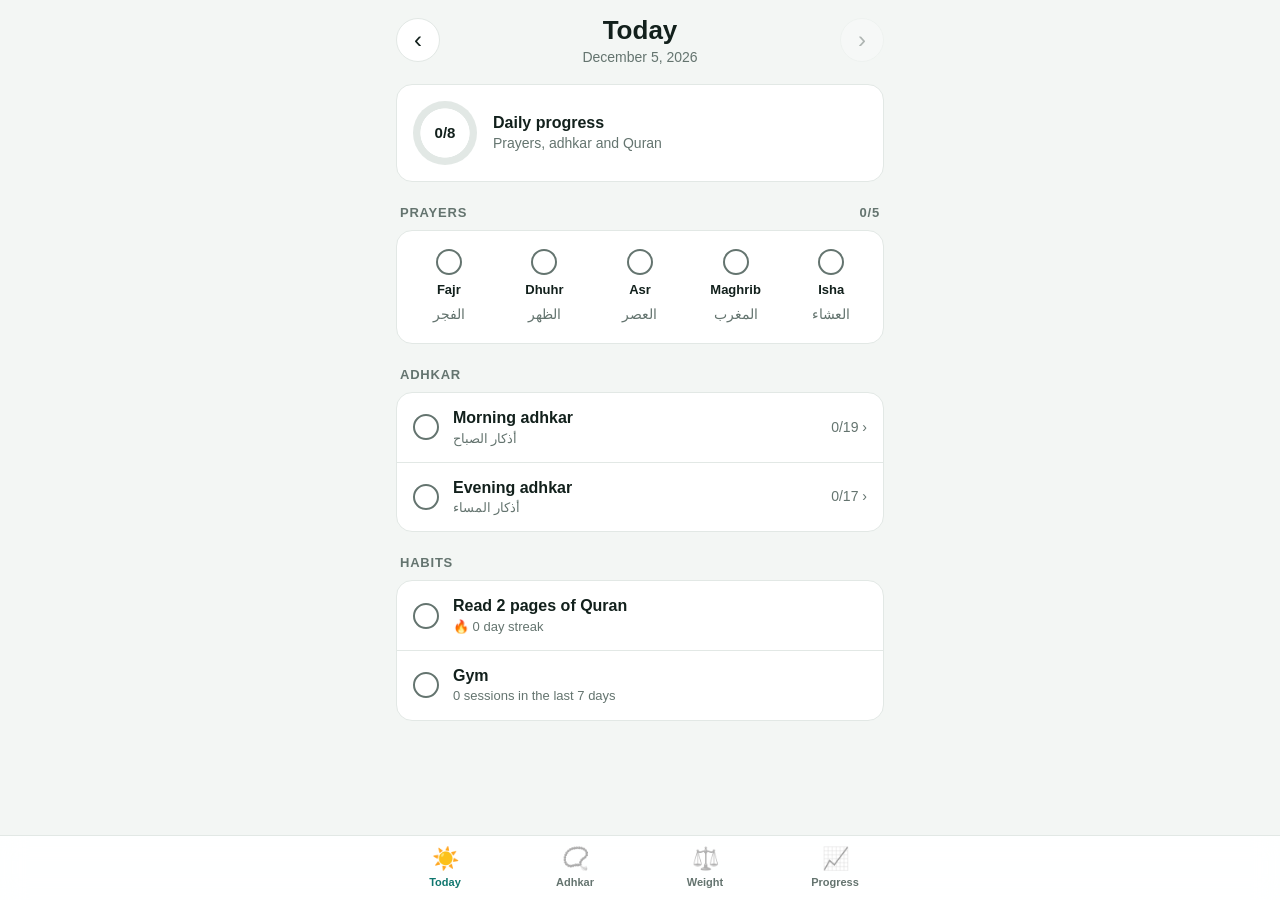
==== habits/index.html @ 0b842975 "Move the app to habits/ so it loads past the previous app's offline cache The site address used to s" ====
<!doctype html>
<html lang="en">
<head>
<meta charset="utf-8">
<meta name="viewport" content="width=device-width, initial-scale=1, viewport-fit=cover">
<meta name="theme-color" content="#0f766e">
<meta name="apple-mobile-web-app-capable" content="yes">
<meta name="apple-mobile-web-app-status-bar-style" content="black-translucent">
<meta name="apple-mobile-web-app-title" content="Habits">
<title>Habits</title>
<link rel="manifest" href="manifest.webmanifest">
<link rel="icon" href="icon.svg" type="image/svg+xml">
<link rel="apple-touch-icon" href="icon-180.png">
<link rel="stylesheet" href="styles.css">
</head>
<body>
<main id="view"></main>
<nav id="tabs">
  <button data-tab="today"><span>☀️</span>Today</button>
  <button data-tab="adhkar"><span>📿</span>Adhkar</button>
  <button data-tab="weight"><span>⚖️</span>Weight</button>
  <button data-tab="progress"><span>📈</span>Progress</button>
</nav>
<script src="adhkar.js"></script>
<script src="app.js"></script>
</body>
</html>
---- habits/styles.css ----
:root {
  --bg: #f3f6f4;
  --card: #ffffff;
  --text: #12201c;
  --muted: #64746f;
  --line: #e2e8e5;
  --accent: #0f766e;
  --accent-soft: #d5efe9;
  --up: #b45309;
  --down: #15803d;
}
@media (prefers-color-scheme: dark) {
  :root {
    --bg: #0b1512;
    --card: #15221e;
    --text: #e8f1ee;
    --muted: #8fa39d;
    --line: #24352f;
    --accent: #2dd4bf;
    --accent-soft: #123b35;
    --up: #fbbf24;
    --down: #4ade80;
  }
}

* { box-sizing: border-box; -webkit-tap-highlight-color: transparent; }
html { -webkit-text-size-adjust: 100%; }
body {
  margin: 0;
  background: var(--bg);
  color: var(--text);
  font: 16px/1.4 -apple-system, BlinkMacSystemFont, "Segoe UI", Roboto, sans-serif;
}
button, input { font: inherit; color: inherit; }
button { border: 0; background: none; padding: 0; cursor: pointer; text-align: inherit; }
[lang="ar"] { font-family: "Geeza Pro", "Noto Naskh Arabic", "Amiri", "Traditional Arabic", serif; }

main {
  max-width: 520px;
  margin: 0 auto;
  padding: calc(env(safe-area-inset-top) + 12px) 16px calc(env(safe-area-inset-bottom) + 96px);
}

h1 { margin: 0; font-size: 26px; }
h2 { margin: 0; font-size: 16px; }
h3 { margin: 22px 4px 8px; font-size: 13px; text-transform: uppercase; letter-spacing: .06em; color: var(--muted); }
h3 small { float: right; font-size: 13px; }
p { margin: 0; }

.card { background: var(--card); border-radius: 16px; border: 1px solid var(--line); }

/* header */
.datebar { display: flex; align-items: center; gap: 8px; margin-bottom: 16px; }
.datebar > div { flex: 1; text-align: center; }
.datebar.plain > div { text-align: left; padding-left: 4px; }
.datebar p { color: var(--muted); font-size: 14px; }
.datebar button {
  width: 44px; height: 44px; border-radius: 50%; background: var(--card); border: 1px solid var(--line);
  font-size: 24px; line-height: 1; text-align: center;
}
.datebar button:disabled { opacity: .3; }

/* summary */
.summary { display: flex; align-items: center; gap: 16px; padding: 16px; }
.summary p { color: var(--muted); font-size: 14px; }
.ring {
  --p: 0;
  width: 64px; height: 64px; border-radius: 50%; flex: none; display: grid; place-items: center;
  background: radial-gradient(closest-side, var(--card) 76%, transparent 78%),
              conic-gradient(var(--accent) calc(var(--p) * 1%), var(--line) 0);
}
.ring b { font-size: 15px; }

/* check mark */
.check {
  width: 26px; height: 26px; flex: none; border-radius: 50%; border: 2px solid var(--muted);
  display: grid; place-items: center; font-style: normal;
}
.on > .check { background: var(--accent); border-color: var(--accent); }
.on > .check::after { content: "✓"; color: var(--card); font-size: 15px; font-weight: 700; }

/* prayers */
.prayers { display: grid; grid-template-columns: repeat(5, 1fr); padding: 6px; gap: 4px; }
.prayer { display: flex; flex-direction: column; align-items: center; gap: 6px; padding: 12px 2px; border-radius: 12px; }
.prayer span { font-size: 13px; font-weight: 600; }
.prayer em { font-style: normal; font-size: 14px; color: var(--muted); }
.prayer.on { background: var(--accent-soft); }

/* rows */
.rows { overflow: hidden; }
.row {
  display: flex; align-items: center; gap: 14px; width: 100%; padding: 14px 16px; min-height: 60px;
  border-bottom: 1px solid var(--line);
}
.row:last-child { border-bottom: 0; }
.row > span { flex: 1; font-weight: 600; }
.row small { display: block; font-weight: 400; font-size: 13px; color: var(--muted); }
.row > b { color: var(--muted); font-weight: 500; font-size: 14px; white-space: nowrap; }
.row.on > span { color: var(--accent); }
.row.log > span { font-weight: 400; font-size: 14px; }
.row.log > b { color: var(--text); font-weight: 600; }
.up { color: var(--up) !important; }
.down { color: var(--down) !important; }
.del { width: 36px; height: 36px; border-radius: 50%; color: var(--muted); text-align: center; }

/* segmented control */
.seg { display: flex; background: var(--line); border-radius: 12px; padding: 3px; gap: 3px; }
.seg button { flex: 1; text-align: center; padding: 10px 4px; border-radius: 10px; font-size: 14px; font-weight: 600; color: var(--muted); }
.seg button.on { background: var(--card); color: var(--text); }
.seg.small { margin: 16px 0 8px; }
.seg.small button { padding: 7px 4px; font-size: 13px; }

.bar { height: 6px; border-radius: 3px; background: var(--line); margin: 14px 0 6px; overflow: hidden; }
.bar i { display: block; height: 100%; background: var(--accent); transition: width .2s; }
.hint { color: var(--muted); font-size: 13px; margin: 0 4px 12px; display: flex; justify-content: space-between; }
.hint.center { justify-content: center; margin-top: 12px; }
.link { color: var(--accent); font-weight: 600; }
.empty { color: var(--muted); font-size: 14px; padding: 24px 16px; text-align: center; }

/* adhkar */
.dhikr { display: block; width: 100%; padding: 16px; margin-bottom: 10px; user-select: none; }
.dhikr small { display: block; color: var(--muted); font-size: 12px; margin-bottom: 6px; }
.dhikr p { font-size: 22px; line-height: 2; text-align: right; }
.dhikr .count {
  display: inline-block; margin-top: 10px; padding: 5px 14px; border-radius: 999px;
  background: var(--accent-soft); color: var(--accent); font-weight: 700; font-size: 14px;
}
.dhikr.on { opacity: .55; }
.dhikr:active { transform: scale(.985); }

/* weight */
.weigh { display: grid; grid-template-columns: 1fr 1fr; gap: 12px; padding: 16px; }
.weigh label { font-size: 13px; color: var(--muted); min-width: 0; }
.weigh input {
  display: block; width: 100%; margin-top: 4px; padding: 10px; border-radius: 10px;
  border: 1px solid var(--line); background: var(--bg); font-size: 16px; min-height: 44px;
}
.weigh button {
  grid-column: 1 / -1; padding: 13px; border-radius: 12px; background: var(--accent); color: var(--card);
  font-weight: 700; text-align: center;
}
.stats { display: grid; grid-template-columns: repeat(4, 1fr); gap: 8px; margin-top: 12px; }
.stats .card { padding: 10px 6px; text-align: center; }
.stats small { display: block; color: var(--muted); font-size: 11px; }
.stats b { font-size: 18px; }
.chart { padding: 10px 6px 4px; }
.chart svg { display: block; width: 100%; height: auto; }
.chart text { fill: var(--muted); font-size: 10px; }
.chart .grid { stroke: var(--line); stroke-width: 1; }
.chart .line { fill: none; stroke: var(--accent); stroke-width: 2.2; stroke-linejoin: round; stroke-linecap: round; }
.chart .area { fill: var(--accent); opacity: .1; }
.chart circle { fill: var(--accent); }

/* progress */
.habit { padding: 14px 16px; margin-bottom: 10px; }
.habit .head { display: flex; gap: 12px; align-items: baseline; margin-bottom: 10px; }
.habit .head h2 { flex: 1; }
.habit .head span { color: var(--muted); font-size: 14px; }
.grid30 { display: grid; grid-template-columns: repeat(15, 1fr); gap: 4px; }
.grid30 i { aspect-ratio: 1; border-radius: 4px; background: var(--line); }
.grid30 i.part { background: color-mix(in srgb, var(--accent) calc(var(--l) * 70%), var(--line)); }
.grid30 i.full { background: var(--accent); }

/* tab bar */
#tabs {
  position: fixed; left: 0; right: 0; bottom: 0; display: flex; justify-content: center;
  background: color-mix(in srgb, var(--card) 92%, transparent); backdrop-filter: blur(12px);
  border-top: 1px solid var(--line); padding-bottom: env(safe-area-inset-bottom);
}
#tabs button {
  flex: 1; max-width: 130px; padding: 8px 0 10px; text-align: center; font-size: 11px; font-weight: 600; color: var(--muted);
}
#tabs button span { display: block; font-size: 22px; filter: grayscale(1); opacity: .6; }
#tabs button.on { color: var(--accent); }
#tabs button.on span { filter: none; opacity: 1; }
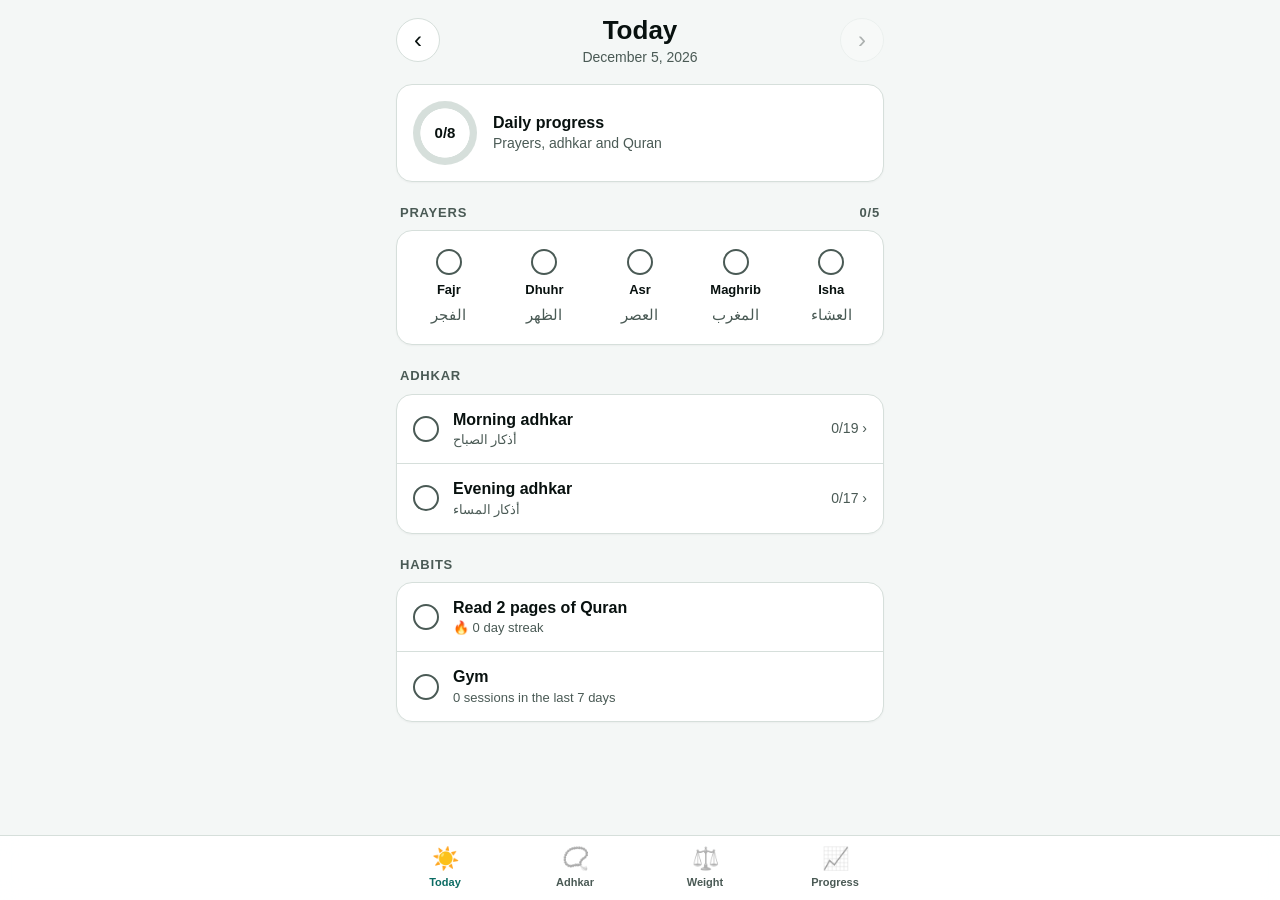
==== commit 9f24d4c3: "Add light/dark/auto theme switch and a brighter, higher-contrast light theme Light is now the defaul" ====
--- a/habits/index.html
+++ b/habits/index.html
@@ -8,6 +8,10 @@
 <meta name="apple-mobile-web-app-status-bar-style" content="black-translucent">
 <meta name="apple-mobile-web-app-title" content="Habits">
 <title>Habits</title>
+<script>
+try { document.documentElement.dataset.theme = localStorage.getItem('habits-theme') || 'light'; }
+catch (e) { document.documentElement.dataset.theme = 'light'; }
+</script>
 <link rel="manifest" href="manifest.webmanifest">
 <link rel="icon" href="icon.svg" type="image/svg+xml">
 <link rel="apple-touch-icon" href="icon-180.png">
--- a/habits/styles.css
+++ b/habits/styles.css
@@ -1,21 +1,35 @@
 :root {
-  --bg: #f3f6f4;
+  color-scheme: light;
+  --bg: #f4f7f6;
   --card: #ffffff;
-  --text: #12201c;
-  --muted: #64746f;
-  --line: #e2e8e5;
-  --accent: #0f766e;
-  --accent-soft: #d5efe9;
+  --text: #08110f;
+  --muted: #4a5a55;
+  --line: #d6dfdb;
+  --accent: #0b6b63;
+  --accent-soft: #d3f0ea;
   --up: #b45309;
   --down: #15803d;
 }
+:root[data-theme="dark"] {
+  color-scheme: dark;
+  --bg: #0b1512;
+  --card: #15221e;
+  --text: #f1f7f5;
+  --muted: #a3b5af;
+  --line: #2a3d37;
+  --accent: #2dd4bf;
+  --accent-soft: #123b35;
+  --up: #fbbf24;
+  --down: #4ade80;
+}
 @media (prefers-color-scheme: dark) {
-  :root {
+  :root[data-theme="auto"] {
+    color-scheme: dark;
     --bg: #0b1512;
     --card: #15221e;
-    --text: #e8f1ee;
-    --muted: #8fa39d;
-    --line: #24352f;
+    --text: #f1f7f5;
+    --muted: #a3b5af;
+    --line: #2a3d37;
     --accent: #2dd4bf;
     --accent-soft: #123b35;
     --up: #fbbf24;
@@ -47,7 +61,7 @@
 h3 small { float: right; font-size: 13px; }
 p { margin: 0; }
 
-.card { background: var(--card); border-radius: 16px; border: 1px solid var(--line); }
+.card { background: var(--card); border-radius: 16px; border: 1px solid var(--line); box-shadow: 0 1px 2px rgb(0 0 0 / .04); }
 
 /* header */
 .datebar { display: flex; align-items: center; gap: 8px; margin-bottom: 16px; }
@@ -83,7 +97,7 @@
 .prayers { display: grid; grid-template-columns: repeat(5, 1fr); padding: 6px; gap: 4px; }
 .prayer { display: flex; flex-direction: column; align-items: center; gap: 6px; padding: 12px 2px; border-radius: 12px; }
 .prayer span { font-size: 13px; font-weight: 600; }
-.prayer em { font-style: normal; font-size: 14px; color: var(--muted); }
+.prayer em { font-style: normal; font-size: 15px; color: var(--muted); }
 .prayer.on { background: var(--accent-soft); }
 
 /* rows */
@@ -125,7 +139,8 @@
   display: inline-block; margin-top: 10px; padding: 5px 14px; border-radius: 999px;
   background: var(--accent-soft); color: var(--accent); font-weight: 700; font-size: 14px;
 }
-.dhikr.on { opacity: .55; }
+.dhikr.on { background: var(--accent-soft); border-color: transparent; }
+.dhikr.on .count { background: var(--accent); color: var(--card); }
 .dhikr:active { transform: scale(.985); }
 
 /* weight */
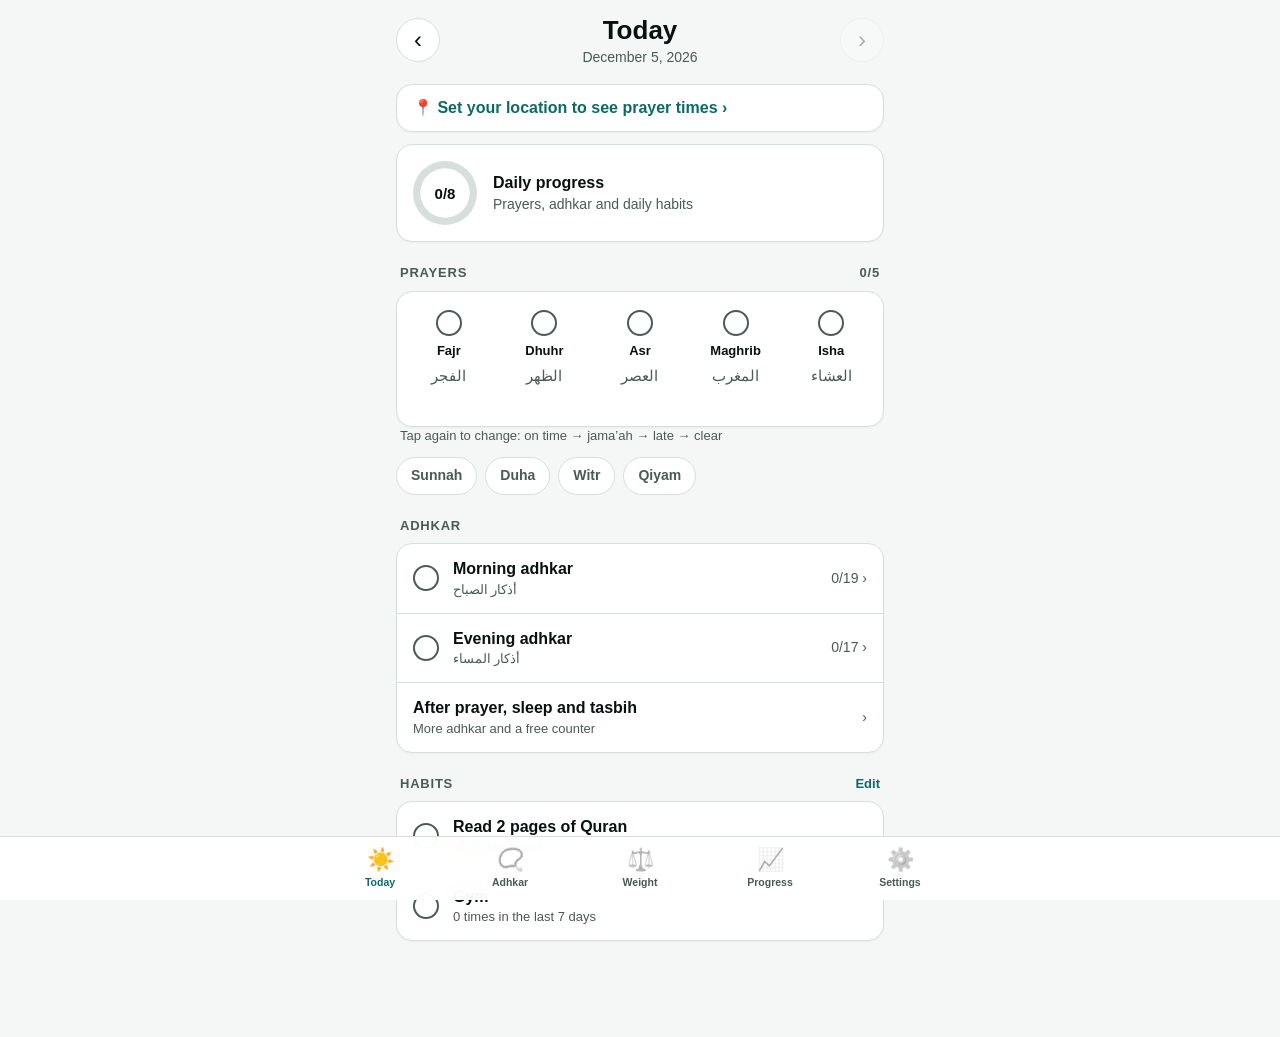
==== commit 6db35c7f: "Add prayer times, reminders, prayer detail, custom habits, more adhkar, weight goal, gym log and sum" ====
--- a/habits/index.html
+++ b/habits/index.html
@@ -24,8 +24,10 @@
   <button data-tab="adhkar"><span>📿</span>Adhkar</button>
   <button data-tab="weight"><span>⚖️</span>Weight</button>
   <button data-tab="progress"><span>📈</span>Progress</button>
+  <button data-tab="settings"><span>⚙️</span>Settings</button>
 </nav>
 <script src="adhkar.js"></script>
+<script src="prayertimes.js"></script>
 <script src="app.js"></script>
 </body>
 </html>
--- a/habits/styles.css
+++ b/habits/styles.css
@@ -58,7 +58,8 @@
 h1 { margin: 0; font-size: 26px; }
 h2 { margin: 0; font-size: 16px; }
 h3 { margin: 22px 4px 8px; font-size: 13px; text-transform: uppercase; letter-spacing: .06em; color: var(--muted); }
-h3 small { float: right; font-size: 13px; }
+h3 small, h3 .link { float: right; font-size: 13px; }
+h3 .link { text-transform: none; letter-spacing: 0; padding: 4px 0 4px 16px; margin-top: -4px; }
 p { margin: 0; }
 
 .card { background: var(--card); border-radius: 16px; border: 1px solid var(--line); box-shadow: 0 1px 2px rgb(0 0 0 / .04); }
@@ -154,7 +155,7 @@
   grid-column: 1 / -1; padding: 13px; border-radius: 12px; background: var(--accent); color: var(--card);
   font-weight: 700; text-align: center;
 }
-.stats { display: grid; grid-template-columns: repeat(4, 1fr); gap: 8px; margin-top: 12px; }
+.stats { display: grid; grid-template-columns: repeat(3, 1fr); gap: 8px; margin-top: 12px; }
 .stats .card { padding: 10px 6px; text-align: center; }
 .stats small { display: block; color: var(--muted); font-size: 11px; }
 .stats b { font-size: 18px; }
@@ -188,3 +189,65 @@
 #tabs button span { display: block; font-size: 22px; filter: grayscale(1); opacity: .6; }
 #tabs button.on { color: var(--accent); }
 #tabs button.on span { filter: none; opacity: 1; }
+
+/* next prayer */
+.next { display: flex; align-items: center; justify-content: space-between; gap: 12px; padding: 12px 16px; margin-bottom: 12px; }
+.next small { display: block; color: var(--muted); font-size: 12px; }
+.next b { font-size: 18px; margin-right: 8px; }
+.next span, .next em { color: var(--muted); font-size: 14px; font-style: normal; white-space: nowrap; }
+.link-card { width: 100%; color: var(--accent); font-weight: 600; }
+
+/* prayer status */
+.prayer small { font-size: 11px; font-weight: 600; color: var(--accent); }
+.prayer.late { background: color-mix(in srgb, var(--up) 14%, var(--card)); }
+.prayer.late > .check { background: var(--up); border-color: var(--up); }
+.prayer.late small { color: var(--up); }
+.prayer.jamaah > .check::after { content: "✓✓"; font-size: 11px; letter-spacing: -2px; }
+
+/* chips */
+.chips { display: flex; flex-wrap: wrap; gap: 8px; }
+.chips button {
+  padding: 8px 14px; border-radius: 999px; background: var(--card); border: 1px solid var(--line);
+  font-size: 14px; font-weight: 600; color: var(--muted); white-space: nowrap;
+}
+.chips button.on { background: var(--accent); border-color: var(--accent); color: var(--card); }
+.chips.scroll { flex-wrap: nowrap; overflow-x: auto; margin: 0 -16px; padding: 0 16px 4px; scrollbar-width: none; }
+.chips.scroll::-webkit-scrollbar { display: none; }
+
+/* editable rows and small forms */
+.row.edit { gap: 8px; }
+.row.edit input[type="text"], .row.edit input[type="number"], .gymlog input, select {
+  flex: 1; min-width: 0; padding: 9px 10px; border-radius: 10px; border: 1px solid var(--line);
+  background: var(--bg); font-size: 16px; min-height: 42px;
+}
+.row.edit label { font-size: 13px; color: var(--muted); display: flex; align-items: center; gap: 4px; white-space: nowrap; }
+.row.edit input[type="checkbox"] { width: 18px; height: 18px; accent-color: var(--accent); }
+.add { padding: 10px 16px; border-radius: 10px; background: var(--accent); color: var(--card); font-weight: 700; }
+label.row { cursor: pointer; }
+label.row select { flex: 1.4; max-width: 62%; }
+.row.times { justify-content: space-between; gap: 4px; }
+.row.times > span { flex: none; text-align: center; font-size: 12px; font-weight: 400; color: var(--muted); }
+.row.times b { display: block; font-size: 15px; color: var(--text); }
+.gymlog { padding: 12px 16px 14px; border-bottom: 1px solid var(--line); background: var(--bg); }
+.gymlog:last-child { border-bottom: 0; }
+.gymlog label { display: flex; align-items: center; gap: 10px; margin-top: 12px; font-size: 14px; color: var(--muted); }
+.gymlog input { flex: none; width: 90px; background: var(--card); }
+
+/* tasbih */
+.tasbih { padding: 16px; margin-top: 14px; text-align: center; }
+.tasbih .seg.small { margin: 0 0 20px; }
+.tap {
+  width: 210px; height: 210px; border-radius: 50%; margin: 0 auto 16px; display: grid; place-content: center; text-align: center;
+  background: var(--accent-soft); border: 6px solid var(--accent); user-select: none; touch-action: manipulation;
+}
+.tap b { font-size: 64px; line-height: 1; color: var(--accent); }
+.tap small { color: var(--muted); font-size: 14px; margin-top: 6px; }
+.tap.full { background: var(--accent); }
+.tap.full b, .tap.full small { color: var(--card); }
+.tap:active { transform: scale(.97); }
+
+/* chart goal */
+.chart .goal { stroke: var(--up); stroke-width: 1.4; stroke-dasharray: 5 4; }
+.chart .goal-label { fill: var(--up); font-weight: 700; }
+.row.log small { margin-top: 2px; }
+#tabs button { font-size: 10.5px; }
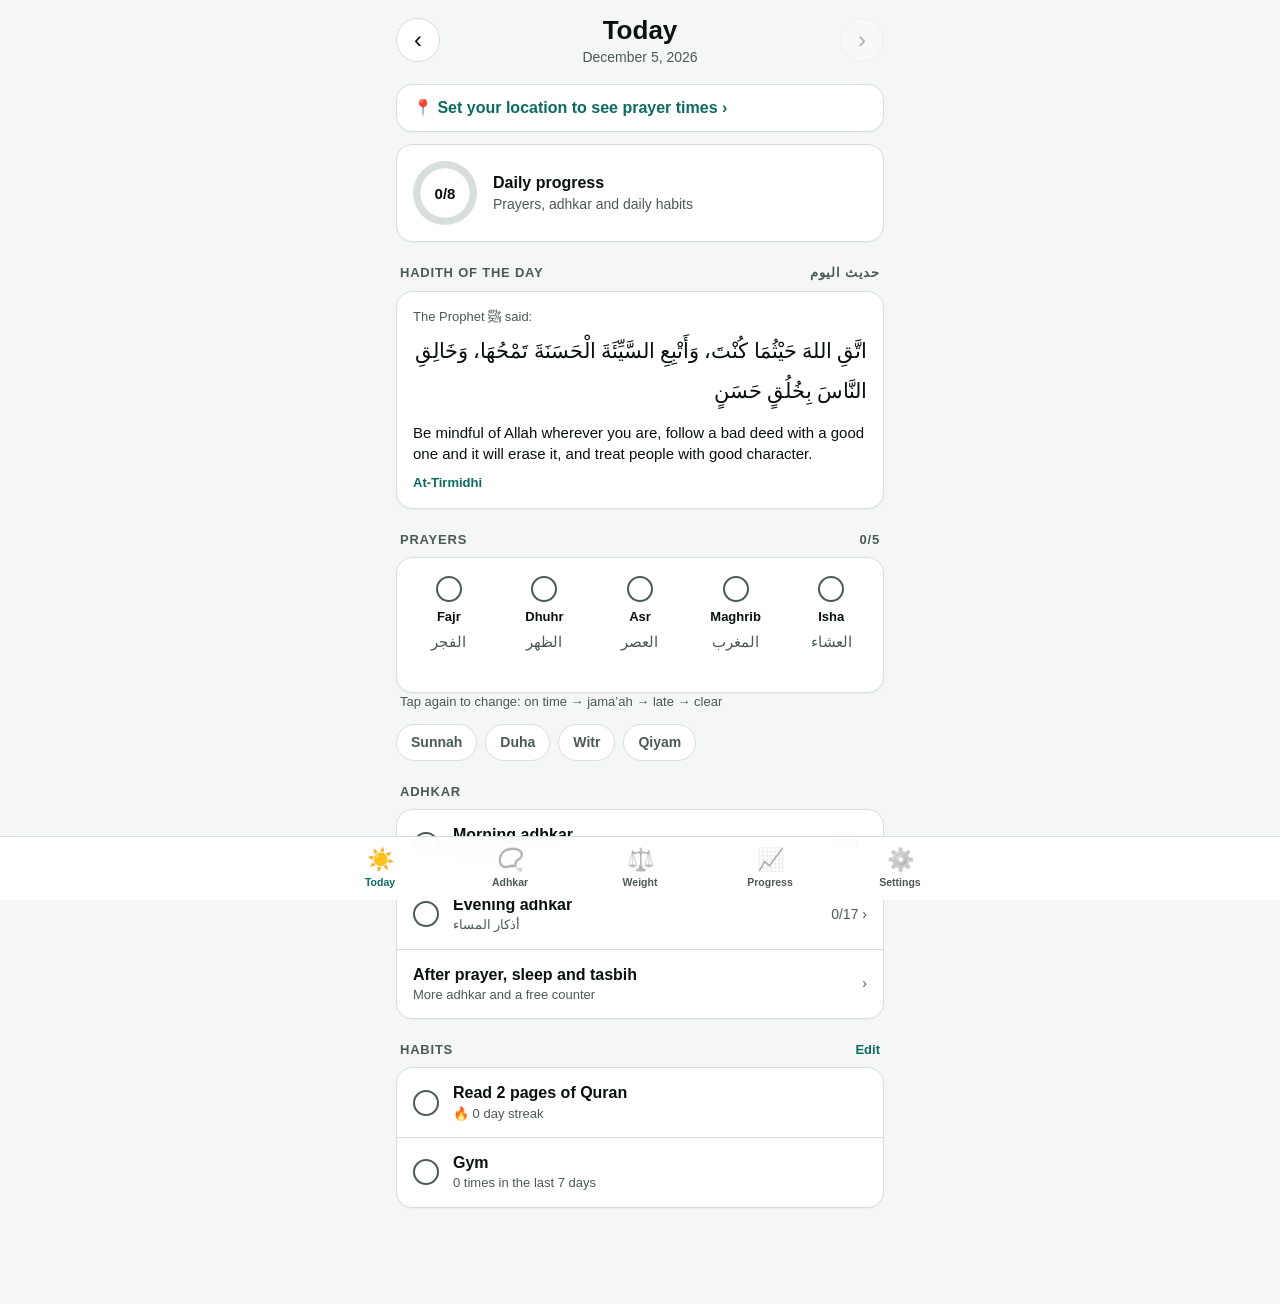
==== commit f63b07ba: "Add hadith of the day to the Today screen A list of 39 short hadiths with Arabic text, English meani" ====
--- a/habits/index.html
+++ b/habits/index.html
@@ -28,6 +28,7 @@
 </nav>
 <script src="adhkar.js"></script>
 <script src="prayertimes.js"></script>
+<script src="hadith.js"></script>
 <script src="app.js"></script>
 </body>
 </html>
--- a/habits/styles.css
+++ b/habits/styles.css
@@ -251,3 +251,10 @@
 .chart .goal-label { fill: var(--up); font-weight: 700; }
 .row.log small { margin-top: 2px; }
 #tabs button { font-size: 10.5px; }
+
+/* hadith of the day */
+.hadith { padding: 16px; }
+.hadith small { display: block; color: var(--muted); font-size: 13px; }
+.hadith p[lang="ar"] { font-size: 21px; line-height: 1.9; text-align: right; margin: 6px 0 10px; }
+.hadith .en { font-size: 15px; }
+.hadith em { display: block; margin-top: 10px; font-style: normal; font-size: 13px; font-weight: 600; color: var(--accent); }
